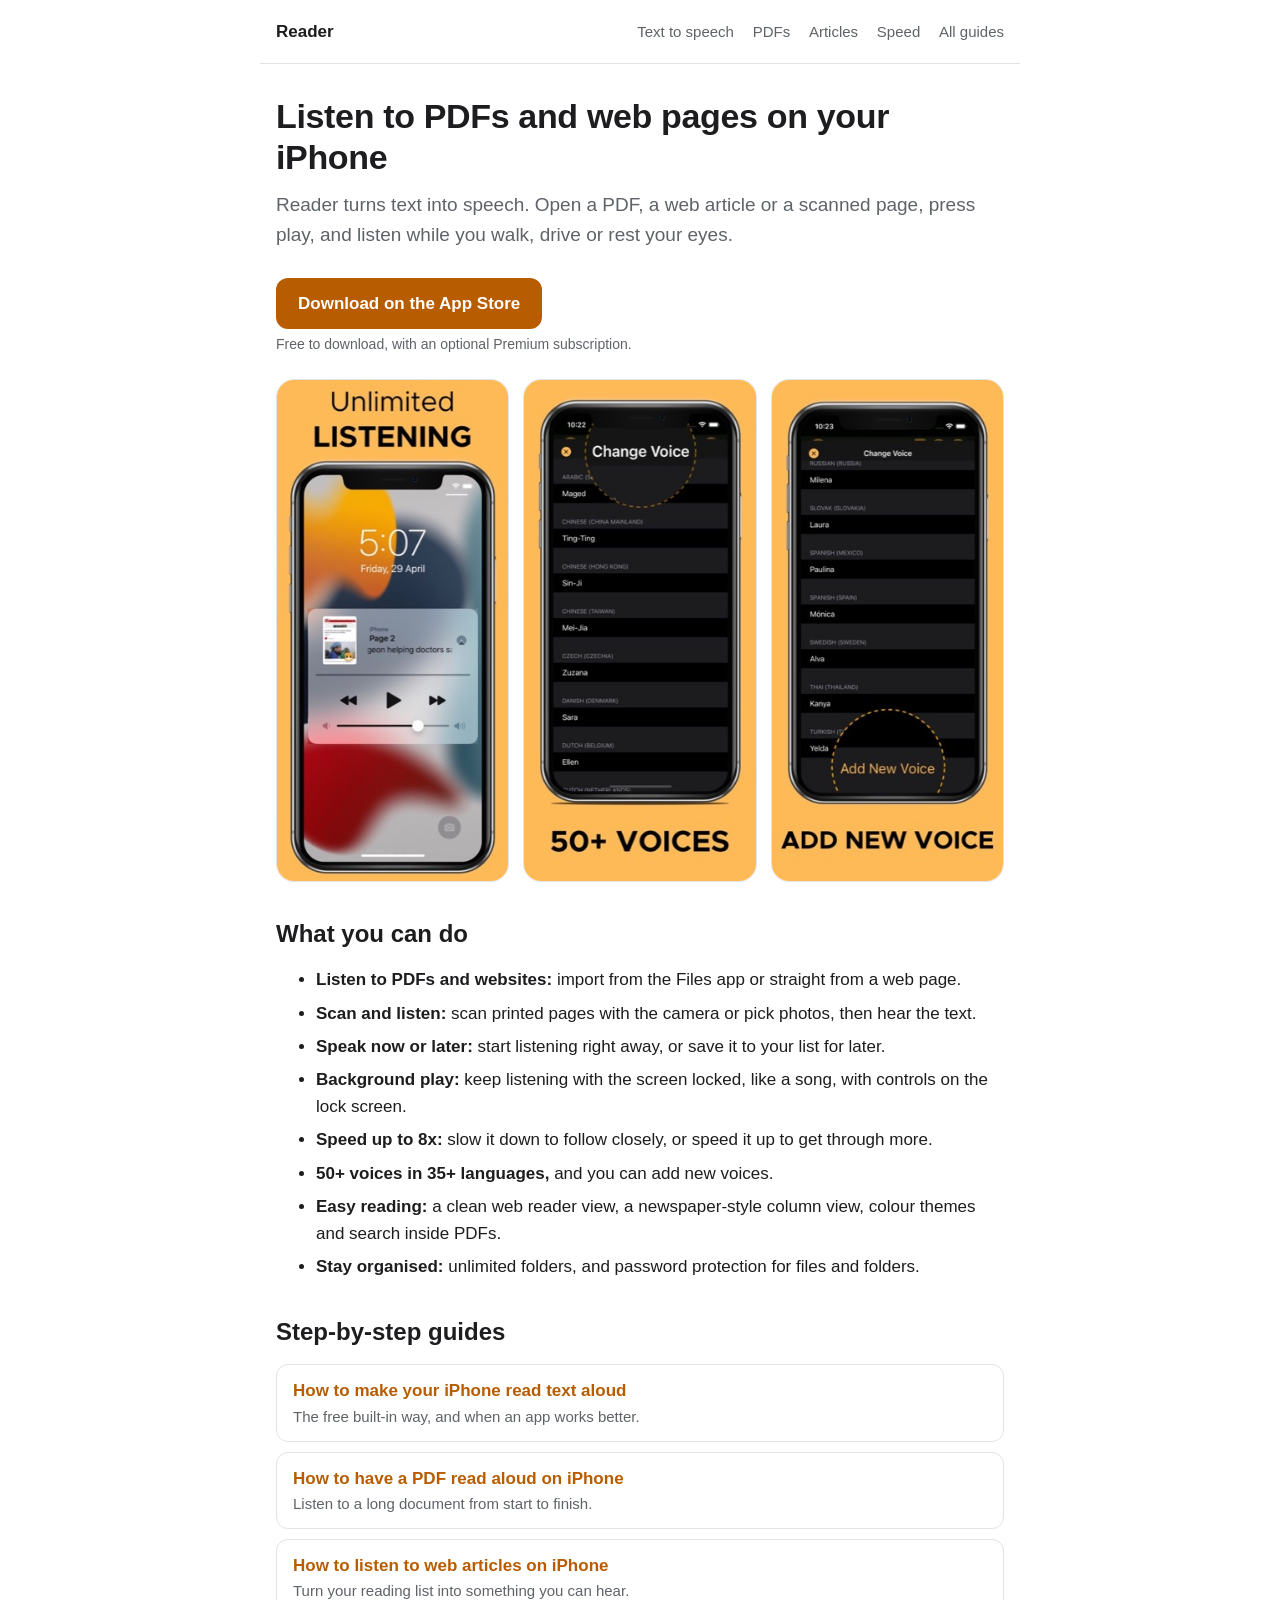
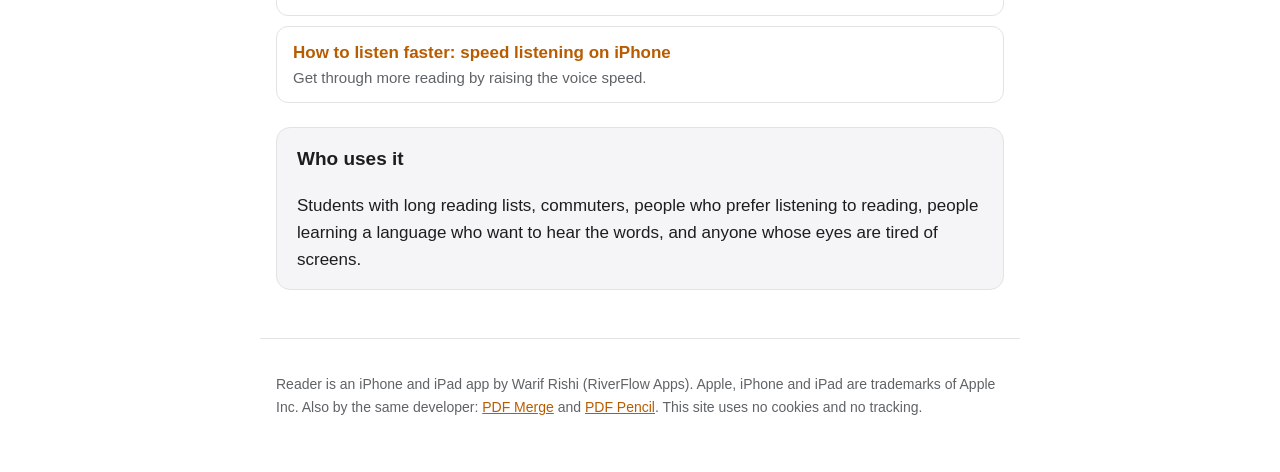
==== index.html @ 9b22b289 "Reader website: home and four how-to guides Co-Authored-By: Claude Opus 5.5 <noreply@anthropic.com>" ====
<!doctype html>
<html lang="en">
<head>
<meta charset="utf-8">
<meta name="viewport" content="width=device-width, initial-scale=1">
<title>Reader for iPhone and iPad: Text to Speech for PDFs and Web Pages</title>
<meta name="description" content="Listen to PDFs, web articles and scanned pages on your iPhone. 50+ voices in 35+ languages, speed up to 8x, and it keeps playing in the background like music.">
<meta name="apple-itunes-app" content="app-id=1575124024">
<link rel="canonical" href="https://rishi420.github.io/reader/">
<link rel="stylesheet" href="style.css">
<script type="application/ld+json">
{
  "@context": "https://schema.org",
  "@type": "SoftwareApplication",
  "name": "Reader - voice for pdf & web",
  "operatingSystem": "iOS, iPadOS",
  "applicationCategory": "UtilitiesApplication",
  "description": "Text to speech for PDFs and web pages on iPhone and iPad.",
  "downloadUrl": "https://apps.apple.com/app/id1575124024",
  "offers": { "@type": "Offer", "price": "0", "priceCurrency": "USD" }
}
</script>
</head>
<body>
<header>
  <a class="brand" href="./">Reader</a>
  <nav>
    <a href="text-to-speech-on-iphone.html">Text to speech</a>
    <a href="read-pdf-aloud-on-iphone.html">PDFs</a>
    <a href="listen-to-articles-on-iphone.html">Articles</a>
    <a href="speed-listening-on-iphone.html">Speed</a>
    <a class="keep" href="./#guides">All guides</a>
  </nav>
</header>
<main>
  <h1>Listen to PDFs and web pages on your iPhone</h1>
  <p class="lede">Reader turns text into speech. Open a PDF, a web article or a scanned page, press play, and listen while you walk, drive or rest your eyes.</p>
  <a class="cta" href="https://apps.apple.com/app/apple-store/id1575124024?pt=117198018&amp;ct=reader-home&amp;mt=8">Download on the App Store</a>
  <span class="cta-note">Free to download, with an optional Premium subscription.</span>

  <div class="shots">
    <img src="img/background-listening.jpg" width="277" height="600" alt="Reader playing a document from the iPhone lock screen">
    <img src="img/voices.jpg" width="277" height="600" alt="Choosing from more than 50 voices in Reader" loading="lazy">
    <img src="img/add-voice.jpg" width="277" height="600" alt="Adding a new voice in Reader" loading="lazy">
  </div>

  <h2>What you can do</h2>
  <ul>
    <li><strong>Listen to PDFs and websites:</strong> import from the Files app or straight from a web page.</li>
    <li><strong>Scan and listen:</strong> scan printed pages with the camera or pick photos, then hear the text.</li>
    <li><strong>Speak now or later:</strong> start listening right away, or save it to your list for later.</li>
    <li><strong>Background play:</strong> keep listening with the screen locked, like a song, with controls on the lock screen.</li>
    <li><strong>Speed up to 8x:</strong> slow it down to follow closely, or speed it up to get through more.</li>
    <li><strong>50+ voices in 35+ languages,</strong> and you can add new voices.</li>
    <li><strong>Easy reading:</strong> a clean web reader view, a newspaper-style column view, colour themes and search inside PDFs.</li>
    <li><strong>Stay organised:</strong> unlimited folders, and password protection for files and folders.</li>
  </ul>

  <h2 id="guides">Step-by-step guides</h2>
  <ul class="guides">
    <li><a href="text-to-speech-on-iphone.html">How to make your iPhone read text aloud</a><span>The free built-in way, and when an app works better.</span></li>
    <li><a href="read-pdf-aloud-on-iphone.html">How to have a PDF read aloud on iPhone</a><span>Listen to a long document from start to finish.</span></li>
    <li><a href="listen-to-articles-on-iphone.html">How to listen to web articles on iPhone</a><span>Turn your reading list into something you can hear.</span></li>
    <li><a href="speed-listening-on-iphone.html">How to listen faster: speed listening on iPhone</a><span>Get through more reading by raising the voice speed.</span></li>
  </ul>

  <div class="box">
    <h3>Who uses it</h3>
    <p>Students with long reading lists, commuters, people who prefer listening to reading, people learning a language who want to hear the words, and anyone whose eyes are tired of screens.</p>
  </div>
</main>
<footer>
  <p>Reader is an iPhone and iPad app by Warif Rishi (RiverFlow Apps). Apple, iPhone and iPad are trademarks of Apple Inc. Also by the same developer: <a href="https://rishi420.github.io/pdf-merge/">PDF Merge</a> and <a href="https://rishi420.github.io/pdf-pencil/">PDF Pencil</a>. This site uses no cookies and no tracking.</p>
</footer>
</body>
</html>
---- style.css ----
:root {
  --bg: #ffffff;
  --text: #1d1d1f;
  --muted: #5f6368;
  --accent: #b85c00;
  --accent-text: #ffffff;
  --card: #f5f5f7;
  --border: #e3e3e6;
}
@media (prefers-color-scheme: dark) {
  :root {
    --bg: #111113;
    --text: #f2f2f4;
    --muted: #a1a1a8;
    --accent: #ffb14a;
    --accent-text: #111113;
    --card: #1c1c1f;
    --border: #2c2c30;
  }
}
* { box-sizing: border-box; }
html { -webkit-text-size-adjust: 100%; }
body {
  margin: 0;
  background: var(--bg);
  color: var(--text);
  font: 17px/1.6 -apple-system, BlinkMacSystemFont, "Segoe UI", Roboto, Helvetica, Arial, sans-serif;
}
a { color: var(--accent); }
header, main, footer { max-width: 760px; margin: 0 auto; padding: 0 16px; }
header { display: flex; align-items: center; justify-content: space-between; gap: 12px; padding-top: 18px; padding-bottom: 18px; border-bottom: 1px solid var(--border); }
header .brand { font-weight: 700; text-decoration: none; color: var(--text); }
header nav a { margin-left: 14px; font-size: 15px; color: var(--muted); text-decoration: none; }
header nav a:hover { color: var(--text); }
h1 { font-size: 34px; line-height: 1.2; margin: 32px 0 12px; letter-spacing: -0.01em; }
h2 { font-size: 24px; line-height: 1.3; margin: 36px 0 10px; }
h3 { font-size: 19px; margin: 24px 0 6px; }
.lede { font-size: 19px; color: var(--muted); margin-top: 0; }
.updated { font-size: 14px; color: var(--muted); }
ol li, ul li { margin-bottom: 6px; }
.cta {
  display: inline-block; margin: 8px 0 4px; padding: 12px 22px; border-radius: 12px;
  background: var(--accent); color: var(--accent-text); font-weight: 600; text-decoration: none;
}
.cta-note { display: block; font-size: 14px; color: var(--muted); }
.box { background: var(--card); border: 1px solid var(--border); border-radius: 14px; padding: 16px 20px; margin: 24px 0; }
.box p:first-child, .box h3:first-child { margin-top: 0; }
.box p:last-child { margin-bottom: 0; }
figure { margin: 24px 0; text-align: center; }
figure img { width: 240px; max-width: 70%; height: auto; border-radius: 22px; border: 1px solid var(--border); }
figcaption { font-size: 14px; color: var(--muted); margin-top: 8px; }
.shots { display: grid; grid-template-columns: repeat(auto-fit, minmax(150px, 1fr)); gap: 14px; margin: 24px 0; }
.shots img { width: 100%; height: auto; border-radius: 18px; border: 1px solid var(--border); }
.guides { list-style: none; padding: 0; }
.guides li { border: 1px solid var(--border); border-radius: 12px; padding: 12px 16px; margin-bottom: 10px; }
.guides a { font-weight: 600; text-decoration: none; }
.guides span { display: block; font-size: 15px; color: var(--muted); }
table { width: 100%; border-collapse: collapse; margin: 16px 0; font-size: 16px; }
th, td { text-align: left; padding: 8px 10px; border-bottom: 1px solid var(--border); vertical-align: top; }
footer { margin-top: 48px; padding-top: 20px; padding-bottom: 40px; border-top: 1px solid var(--border); font-size: 14px; color: var(--muted); }
@media (max-width: 520px) {
  h1 { font-size: 28px; }
  header nav a:not(.keep) { display: none; }
}
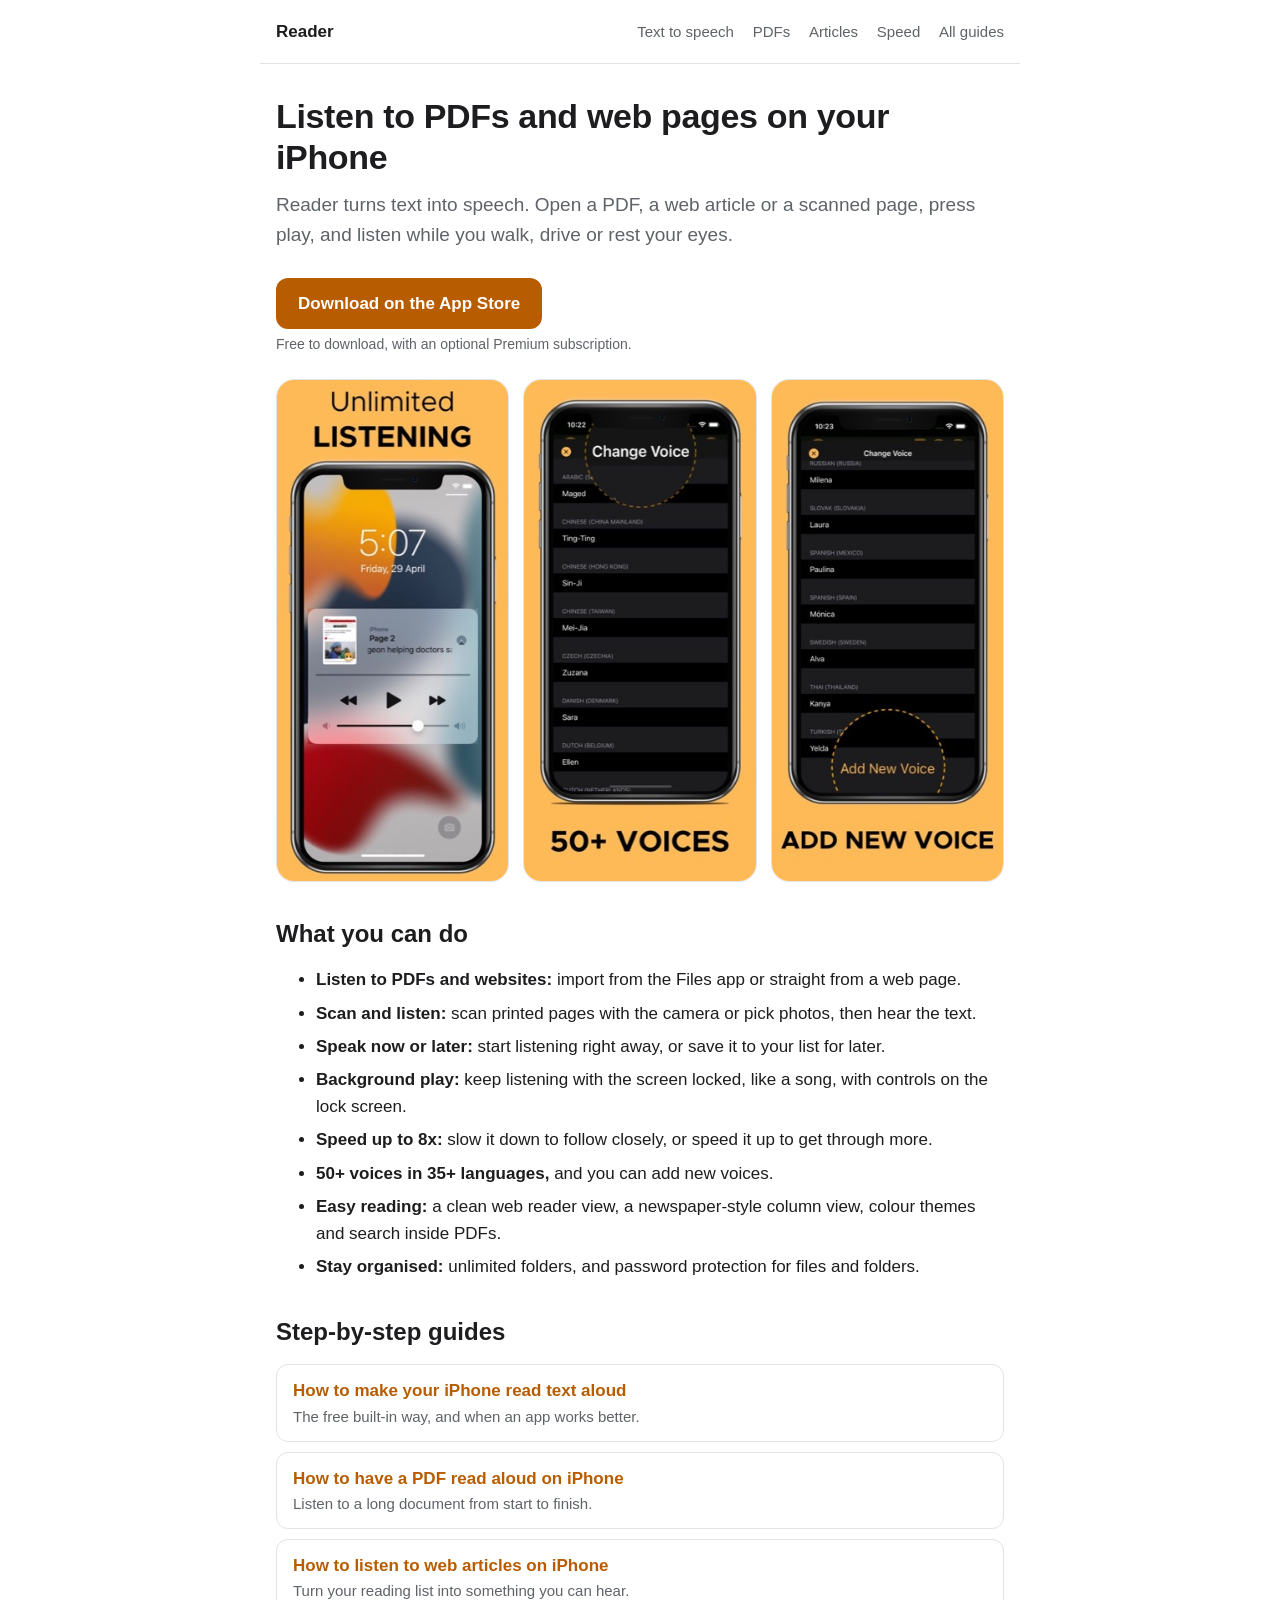
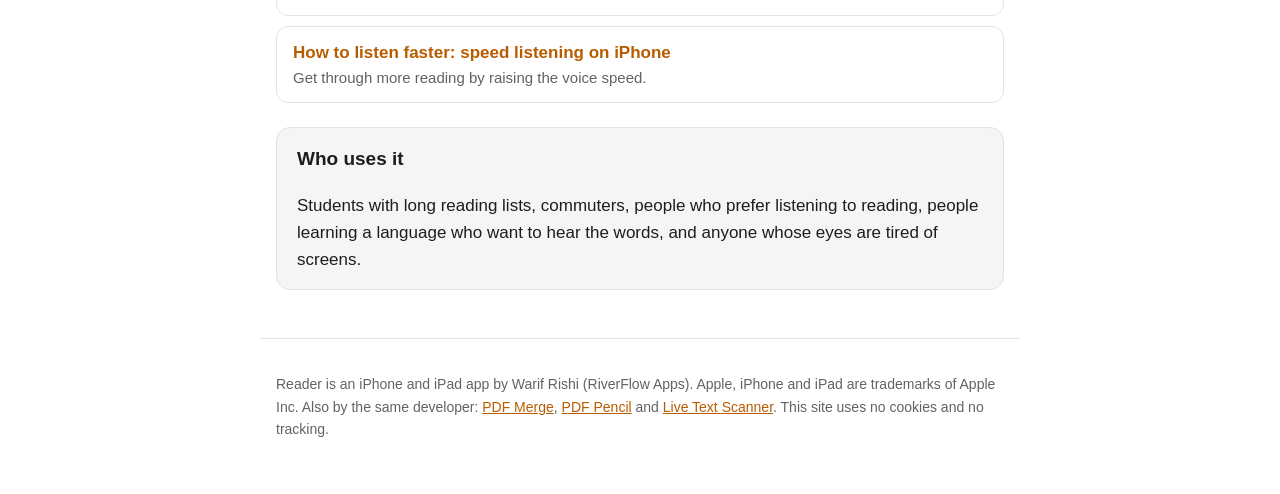
==== commit 45bd79af: "Link to the Live Text Scanner site Co-Authored-By: Claude Opus 5.5 <noreply@anthropic.com>" ====
--- a/index.html
+++ b/index.html
@@ -70,7 +70,7 @@
   </div>
 </main>
 <footer>
-  <p>Reader is an iPhone and iPad app by Warif Rishi (RiverFlow Apps). Apple, iPhone and iPad are trademarks of Apple Inc. Also by the same developer: <a href="https://rishi420.github.io/pdf-merge/">PDF Merge</a> and <a href="https://rishi420.github.io/pdf-pencil/">PDF Pencil</a>. This site uses no cookies and no tracking.</p>
+  <p>Reader is an iPhone and iPad app by Warif Rishi (RiverFlow Apps). Apple, iPhone and iPad are trademarks of Apple Inc. Also by the same developer: <a href="https://rishi420.github.io/pdf-merge/">PDF Merge</a>, <a href="https://rishi420.github.io/pdf-pencil/">PDF Pencil</a> and <a href="https://rishi420.github.io/live-text-scanner/">Live Text Scanner</a>. This site uses no cookies and no tracking.</p>
 </footer>
 </body>
 </html>
